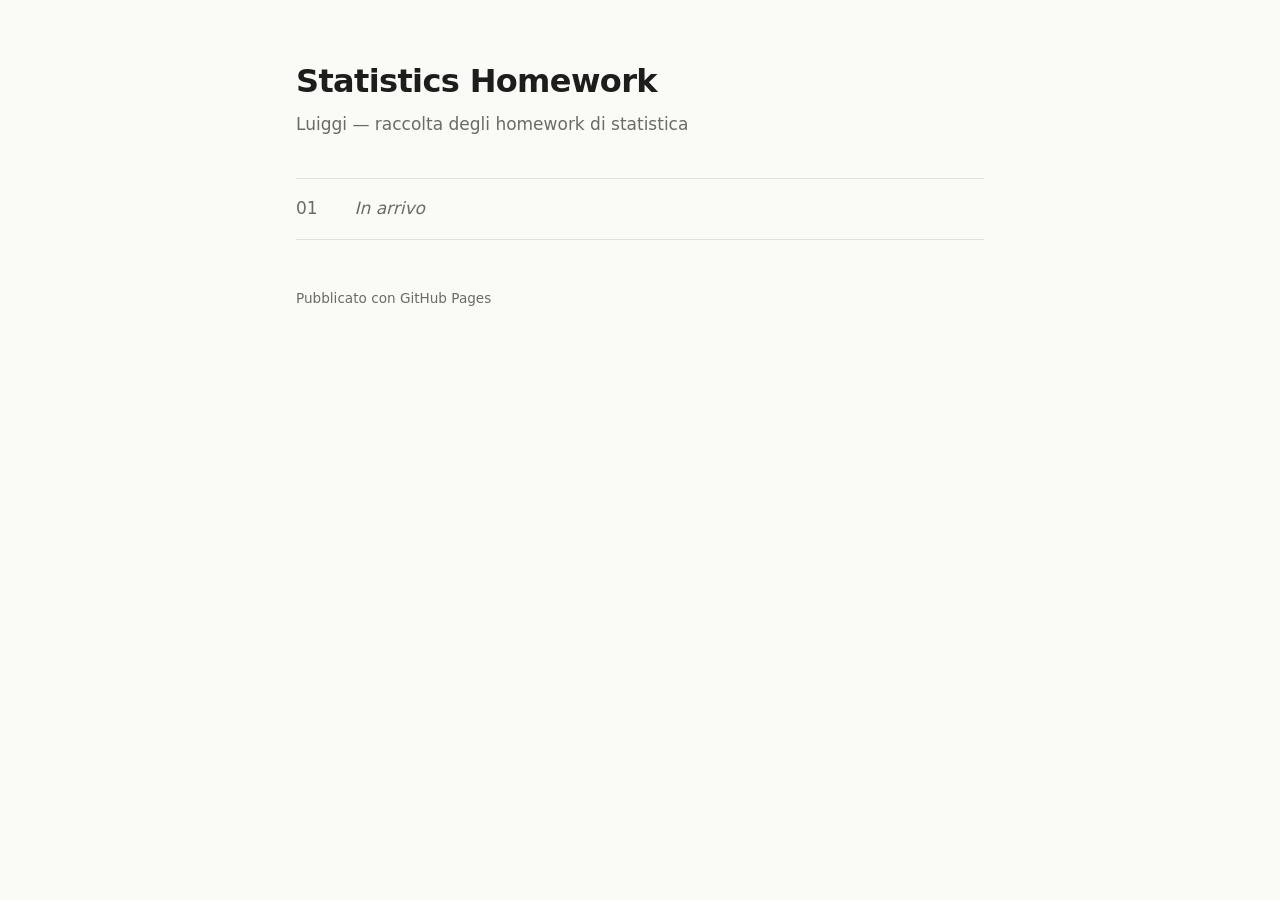
==== index.html @ a6ede631 "Pagina iniziale del sito Co-Authored-By: Claude Opus 5.5 <noreply@anthropic.com> Claude-Session: htt" ====
<!doctype html>
<html lang="it">
<head>
  <meta charset="utf-8">
  <meta name="viewport" content="width=device-width, initial-scale=1">
  <title>Statistics Homework</title>
  <style>
    :root { --bg:#fafaf7; --fg:#1d1d1b; --muted:#6b6b66; --line:#e2e1da; --accent:#2f5d8a; }
    @media (prefers-color-scheme: dark) {
      :root { --bg:#151514; --fg:#ecebe6; --muted:#9a9993; --line:#2c2c2a; --accent:#8db8e3; }
    }
    * { box-sizing: border-box; }
    body { margin:0; background:var(--bg); color:var(--fg);
           font: 17px/1.6 system-ui, -apple-system, "Segoe UI", sans-serif; }
    main { max-width: 720px; margin: 0 auto; padding: 56px 16px; }
    h1 { font-size: 2rem; margin: 0 0 4px; letter-spacing: -0.02em; }
    .sub { color: var(--muted); margin: 0 0 40px; }
    ol { list-style: none; padding: 0; margin: 0; border-top: 1px solid var(--line); }
    li { border-bottom: 1px solid var(--line); padding: 16px 0; display:flex; gap:16px; align-items:baseline; }
    .n { color: var(--muted); font-variant-numeric: tabular-nums; min-width: 2.5em; }
    a { color: var(--accent); text-decoration: none; }
    a:hover { text-decoration: underline; }
    .empty { color: var(--muted); font-style: italic; }
    footer { margin-top: 48px; color: var(--muted); font-size: 0.85rem; }
  </style>
</head>
<body>
  <main>
    <h1>Statistics Homework</h1>
    <p class="sub">Luiggi — raccolta degli homework di statistica</p>
    <ol>
      <li><span class="n">01</span><span class="empty">In arrivo</span></li>
    </ol>
    <footer>Pubblicato con GitHub Pages</footer>
  </main>
</body>
</html>
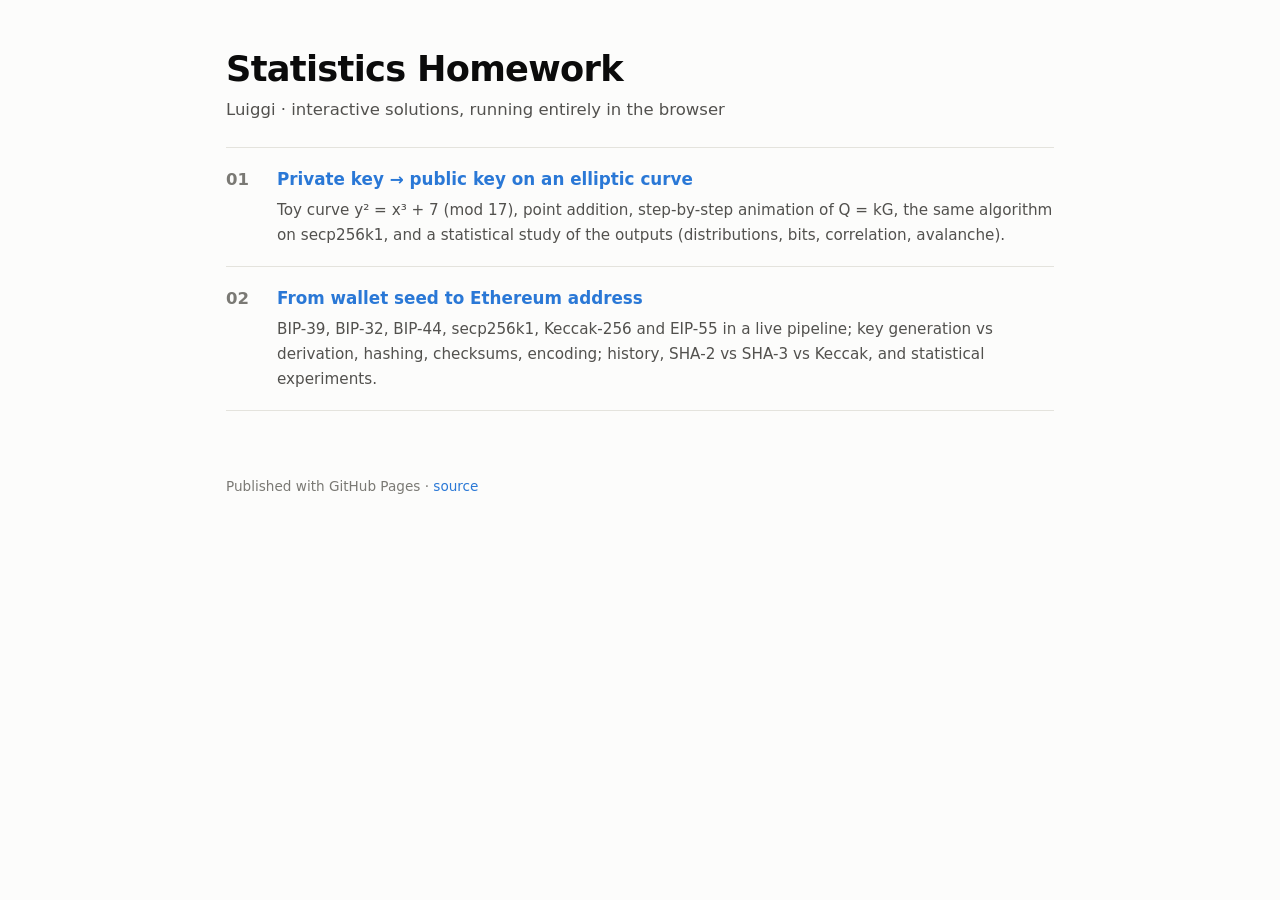
==== commit 3c80c5b4: "Add HW1 (EC scalar multiplication) and HW2 (Ethereum wallet pipeline) Interactive pages with step-by" ====
--- a/index.html
+++ b/index.html
@@ -1,37 +1,29 @@
 <!doctype html>
-<html lang="it">
+<html lang="en">
 <head>
   <meta charset="utf-8">
   <meta name="viewport" content="width=device-width, initial-scale=1">
   <title>Statistics Homework</title>
+  <link rel="stylesheet" href="assets/style.css">
   <style>
-    :root { --bg:#fafaf7; --fg:#1d1d1b; --muted:#6b6b66; --line:#e2e1da; --accent:#2f5d8a; }
-    @media (prefers-color-scheme: dark) {
-      :root { --bg:#151514; --fg:#ecebe6; --muted:#9a9993; --line:#2c2c2a; --accent:#8db8e3; }
-    }
-    * { box-sizing: border-box; }
-    body { margin:0; background:var(--bg); color:var(--fg);
-           font: 17px/1.6 system-ui, -apple-system, "Segoe UI", sans-serif; }
-    main { max-width: 720px; margin: 0 auto; padding: 56px 16px; }
-    h1 { font-size: 2rem; margin: 0 0 4px; letter-spacing: -0.02em; }
-    .sub { color: var(--muted); margin: 0 0 40px; }
-    ol { list-style: none; padding: 0; margin: 0; border-top: 1px solid var(--line); }
-    li { border-bottom: 1px solid var(--line); padding: 16px 0; display:flex; gap:16px; align-items:baseline; }
-    .n { color: var(--muted); font-variant-numeric: tabular-nums; min-width: 2.5em; }
-    a { color: var(--accent); text-decoration: none; }
-    a:hover { text-decoration: underline; }
-    .empty { color: var(--muted); font-style: italic; }
-    footer { margin-top: 48px; color: var(--muted); font-size: 0.85rem; }
+    ol.hw { list-style: none; padding: 0; margin: 24px 0 0; border-top: 1px solid var(--line); }
+    ol.hw li { border-bottom: 1px solid var(--line); padding: 18px 0; display: flex; gap: 18px; }
+    ol.hw .n { color: var(--muted); font-variant-numeric: tabular-nums; font-weight: 700; min-width: 2em; }
+    ol.hw a { font-weight: 600; font-size: 1.05rem; }
+    ol.hw p { margin: 4px 0 0; color: var(--fg2); font-size: .95rem; }
   </style>
 </head>
 <body>
   <main>
     <h1>Statistics Homework</h1>
-    <p class="sub">Luiggi — raccolta degli homework di statistica</p>
-    <ol>
-      <li><span class="n">01</span><span class="empty">In arrivo</span></li>
+    <p class="sub">Luiggi · interactive solutions, running entirely in the browser</p>
+    <ol class="hw">
+      <li><span class="n">01</span><div><a href="hw1/">Private key → public key on an elliptic curve</a>
+        <p>Toy curve y² = x³ + 7 (mod 17), point addition, step-by-step animation of Q = kG, the same algorithm on secp256k1, and a statistical study of the outputs (distributions, bits, correlation, avalanche).</p></div></li>
+      <li><span class="n">02</span><div><a href="hw2/">From wallet seed to Ethereum address</a>
+        <p>BIP-39, BIP-32, BIP-44, secp256k1, Keccak-256 and EIP-55 in a live pipeline; key generation vs derivation, hashing, checksums, encoding; history, SHA-2 vs SHA-3 vs Keccak, and statistical experiments.</p></div></li>
     </ol>
-    <footer>Pubblicato con GitHub Pages</footer>
+    <footer>Published with GitHub Pages · <a href="https://github.com/luiggi404/Statistics-homework">source</a></footer>
   </main>
 </body>
 </html>
--- a/assets/style.css
+++ b/assets/style.css
@@ -0,0 +1,77 @@
+:root {
+  --bg: #fcfcfb; --fg: #0b0b0b; --fg2: #52514e; --muted: #7a7974;
+  --line: #e4e3dd; --panel: #f4f3ef; --code: #efeee9;
+  --s1: #2a78d6; --s2: #eb6834; --s1-soft: rgba(42,120,214,.16); --s2-soft: rgba(235,104,52,.18);
+  --ok: #008300; --bad: #e34948;
+  color-scheme: light;
+}
+@media (prefers-color-scheme: dark) {
+  :root:not([data-theme="light"]) {
+    --bg: #1a1a19; --fg: #f0efec; --fg2: #c3c2b7; --muted: #8f8e88;
+    --line: #34332f; --panel: #232321; --code: #2a2a28;
+    --s1: #3987e5; --s2: #d95926; --s1-soft: rgba(57,135,229,.22); --s2-soft: rgba(217,89,38,.24);
+    --ok: #3fa63f; --bad: #e66767;
+    color-scheme: dark;
+  }
+}
+* { box-sizing: border-box; }
+html { -webkit-text-size-adjust: 100%; }
+body { margin: 0; background: var(--bg); color: var(--fg);
+  font: 16.5px/1.65 system-ui, -apple-system, "Segoe UI", Roboto, sans-serif; }
+main { max-width: 860px; margin: 0 auto; padding: 40px 16px 80px; }
+a { color: var(--s1); text-decoration: none; }
+a:hover { text-decoration: underline; }
+h1 { font-size: clamp(1.6rem, 4vw, 2.2rem); line-height: 1.2; letter-spacing: -0.02em; margin: 8px 0 6px; }
+h2 { font-size: 1.35rem; margin: 56px 0 8px; padding-top: 16px; border-top: 1px solid var(--line); letter-spacing: -0.01em; }
+h3 { font-size: 1.05rem; margin: 32px 0 6px; }
+p, li { color: var(--fg); }
+.sub { color: var(--fg2); margin: 0 0 24px; }
+.crumb { font-size: .9rem; color: var(--muted); }
+.def { border-left: 3px solid var(--s1); background: var(--panel); padding: 10px 14px; margin: 16px 0; border-radius: 0 6px 6px 0; }
+.note { color: var(--fg2); font-size: .92rem; }
+code, .mono { font-family: ui-monospace, "SF Mono", Menlo, Consolas, monospace; font-size: .9em; }
+code { background: var(--code); padding: 1px 5px; border-radius: 4px; }
+pre { background: var(--code); padding: 12px 14px; border-radius: 8px; overflow-x: auto; font-size: .85rem; line-height: 1.5; }
+.panel { background: var(--panel); border: 1px solid var(--line); border-radius: 10px; padding: 16px; margin: 16px 0; }
+.controls { display: flex; flex-wrap: wrap; gap: 12px 18px; align-items: end; }
+.controls label { display: flex; flex-direction: column; font-size: .8rem; color: var(--fg2); gap: 4px; }
+input, select, button { font: inherit; font-size: .95rem; color: var(--fg); background: var(--bg);
+  border: 1px solid var(--line); border-radius: 6px; padding: 6px 10px; }
+input[type=number] { width: 90px; }
+input[type=range] { padding: 0; }
+button { cursor: pointer; background: var(--s1); color: #fff; border-color: transparent; font-weight: 600; }
+button.ghost { background: var(--bg); color: var(--fg); border-color: var(--line); font-weight: 500; }
+button:disabled { opacity: .45; cursor: default; }
+table { border-collapse: collapse; width: 100%; font-size: .9rem; margin: 12px 0; }
+th, td { text-align: left; padding: 6px 8px; border-bottom: 1px solid var(--line); vertical-align: top; }
+th { color: var(--fg2); font-weight: 600; font-size: .8rem; text-transform: uppercase; letter-spacing: .03em; }
+td.num, th.num { text-align: right; font-variant-numeric: tabular-nums; }
+tr.active td { background: var(--s1-soft); }
+.scroll { max-height: 320px; overflow: auto; border: 1px solid var(--line); border-radius: 8px; }
+.scroll table { margin: 0; }
+.scroll th { position: sticky; top: 0; background: var(--panel); }
+.result { font-size: 1.15rem; font-weight: 700; }
+.result .mono { font-size: 1.05rem; }
+.big { font-family: ui-monospace, Menlo, Consolas, monospace; word-break: break-all; font-size: .85rem; }
+.grid2 { display: grid; grid-template-columns: repeat(auto-fit, minmax(300px, 1fr)); gap: 16px; }
+.chart { position: relative; margin: 8px 0 4px; }
+.chart svg { width: 100%; height: auto; display: block; overflow: visible; }
+.chart .ttl { font-weight: 600; font-size: .95rem; margin: 0; }
+.chart .cap { font-size: .82rem; color: var(--fg2); margin: 2px 0 6px; }
+.tip { position: absolute; pointer-events: none; background: var(--fg); color: var(--bg); font-size: .78rem;
+  padding: 4px 8px; border-radius: 6px; white-space: nowrap; opacity: 0; transition: opacity .08s; z-index: 5; }
+.legend { display: flex; gap: 14px; font-size: .8rem; color: var(--fg2); flex-wrap: wrap; }
+.legend span::before { content: ""; display: inline-block; width: 10px; height: 10px; border-radius: 2px; margin-right: 6px; vertical-align: -1px; background: var(--c); }
+.pill { display: inline-block; font-size: .75rem; padding: 1px 8px; border-radius: 99px; border: 1px solid var(--line); color: var(--fg2); }
+.yes { color: var(--ok); font-weight: 600; }
+.no { color: var(--bad); font-weight: 600; }
+.pipeline { display: flex; flex-direction: column; gap: 0; margin: 16px 0; }
+.stage { border: 1px solid var(--line); background: var(--panel); border-radius: 8px; padding: 10px 14px; }
+.stage .lbl { font-size: .75rem; text-transform: uppercase; letter-spacing: .04em; color: var(--fg2); }
+.stage .val { font-family: ui-monospace, Menlo, Consolas, monospace; font-size: .82rem; word-break: break-all; }
+.arrow { text-align: center; color: var(--muted); font-size: .82rem; padding: 4px 0; }
+.arrow b { color: var(--s1); font-weight: 600; }
+.warn { border: 1px solid var(--bad); color: var(--fg); background: transparent; padding: 8px 12px; border-radius: 8px; font-size: .9rem; }
+footer { margin-top: 64px; color: var(--muted); font-size: .85rem; }
+
+#v-eipn { overflow-wrap: anywhere; }
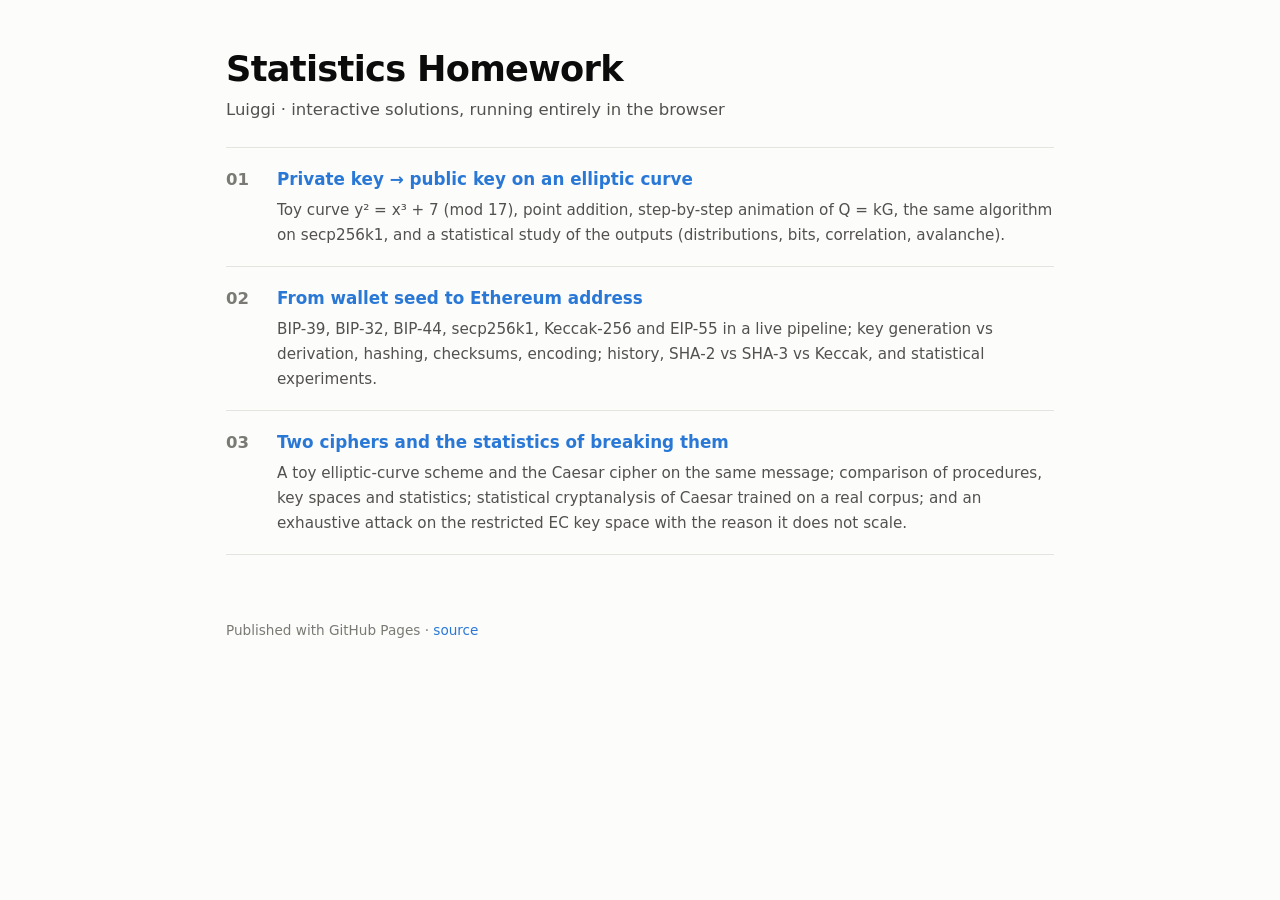
==== commit adab5cae: "Add HW3: toy EC + Caesar ciphers and their attacks Toy EC-ElGamal on the HW1 curve and the Caesar ci" ====
--- a/index.html
+++ b/index.html
@@ -22,6 +22,8 @@
         <p>Toy curve y² = x³ + 7 (mod 17), point addition, step-by-step animation of Q = kG, the same algorithm on secp256k1, and a statistical study of the outputs (distributions, bits, correlation, avalanche).</p></div></li>
       <li><span class="n">02</span><div><a href="hw2/">From wallet seed to Ethereum address</a>
         <p>BIP-39, BIP-32, BIP-44, secp256k1, Keccak-256 and EIP-55 in a live pipeline; key generation vs derivation, hashing, checksums, encoding; history, SHA-2 vs SHA-3 vs Keccak, and statistical experiments.</p></div></li>
+      <li><span class="n">03</span><div><a href="hw3/">Two ciphers and the statistics of breaking them</a>
+        <p>A toy elliptic-curve scheme and the Caesar cipher on the same message; comparison of procedures, key spaces and statistics; statistical cryptanalysis of Caesar trained on a real corpus; and an exhaustive attack on the restricted EC key space with the reason it does not scale.</p></div></li>
     </ol>
     <footer>Published with GitHub Pages · <a href="https://github.com/luiggi404/Statistics-homework">source</a></footer>
   </main>
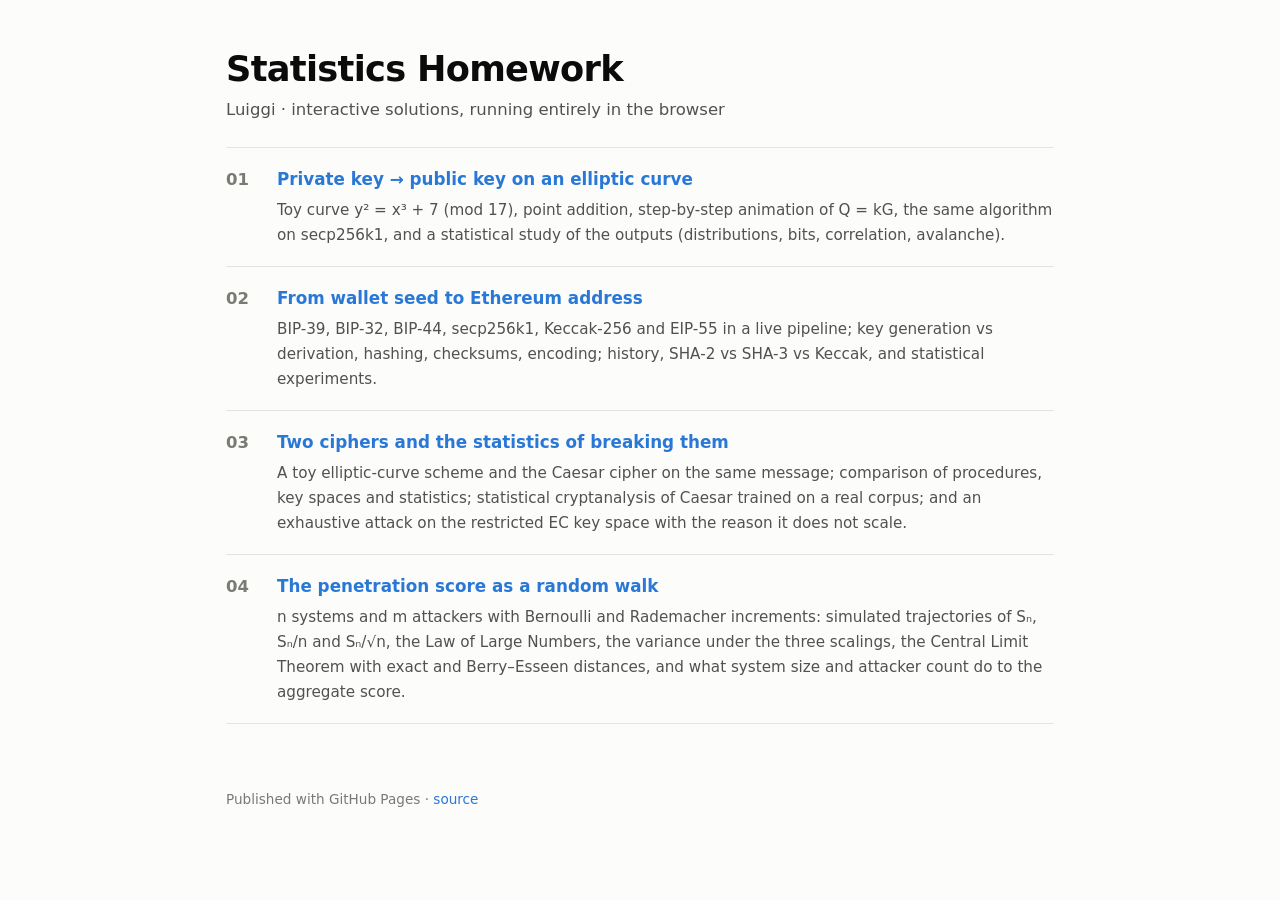
==== commit 0dd4a262: "Add HW4: penetration score as a random walk (LLN, variance scalings, CLT) Co-Authored-By: Claude Opu" ====
--- a/index.html
+++ b/index.html
@@ -24,6 +24,8 @@
         <p>BIP-39, BIP-32, BIP-44, secp256k1, Keccak-256 and EIP-55 in a live pipeline; key generation vs derivation, hashing, checksums, encoding; history, SHA-2 vs SHA-3 vs Keccak, and statistical experiments.</p></div></li>
       <li><span class="n">03</span><div><a href="hw3/">Two ciphers and the statistics of breaking them</a>
         <p>A toy elliptic-curve scheme and the Caesar cipher on the same message; comparison of procedures, key spaces and statistics; statistical cryptanalysis of Caesar trained on a real corpus; and an exhaustive attack on the restricted EC key space with the reason it does not scale.</p></div></li>
+      <li><span class="n">04</span><div><a href="hw4/">The penetration score as a random walk</a>
+        <p>n systems and m attackers with Bernoulli and Rademacher increments: simulated trajectories of Sₙ, Sₙ/n and Sₙ/√n, the Law of Large Numbers, the variance under the three scalings, the Central Limit Theorem with exact and Berry–Esseen distances, and what system size and attacker count do to the aggregate score.</p></div></li>
     </ol>
     <footer>Published with GitHub Pages · <a href="https://github.com/luiggi404/Statistics-homework">source</a></footer>
   </main>
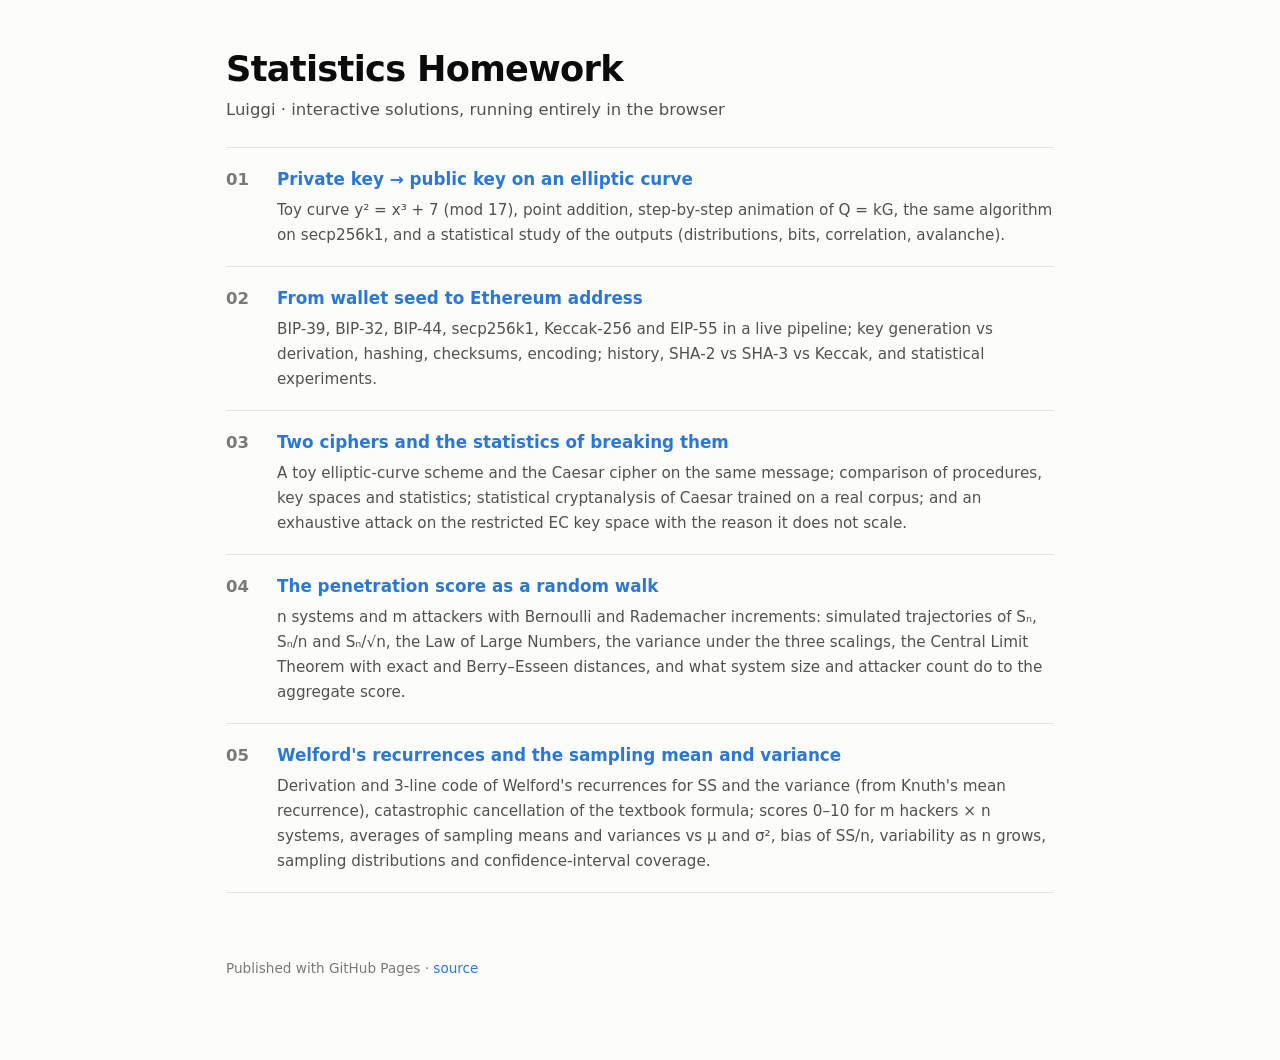
==== commit 60933e01: "Add HW5: Welford's recurrences, sampling mean and variance Co-Authored-By: Claude Opus 5.5 <noreply@" ====
--- a/index.html
+++ b/index.html
@@ -26,6 +26,8 @@
         <p>A toy elliptic-curve scheme and the Caesar cipher on the same message; comparison of procedures, key spaces and statistics; statistical cryptanalysis of Caesar trained on a real corpus; and an exhaustive attack on the restricted EC key space with the reason it does not scale.</p></div></li>
       <li><span class="n">04</span><div><a href="hw4/">The penetration score as a random walk</a>
         <p>n systems and m attackers with Bernoulli and Rademacher increments: simulated trajectories of Sₙ, Sₙ/n and Sₙ/√n, the Law of Large Numbers, the variance under the three scalings, the Central Limit Theorem with exact and Berry–Esseen distances, and what system size and attacker count do to the aggregate score.</p></div></li>
+      <li><span class="n">05</span><div><a href="hw5/">Welford's recurrences and the sampling mean and variance</a>
+        <p>Derivation and 3-line code of Welford's recurrences for SS and the variance (from Knuth's mean recurrence), catastrophic cancellation of the textbook formula; scores 0–10 for m hackers × n systems, averages of sampling means and variances vs μ and σ², bias of SS/n, variability as n grows, sampling distributions and confidence-interval coverage.</p></div></li>
     </ol>
     <footer>Published with GitHub Pages · <a href="https://github.com/luiggi404/Statistics-homework">source</a></footer>
   </main>
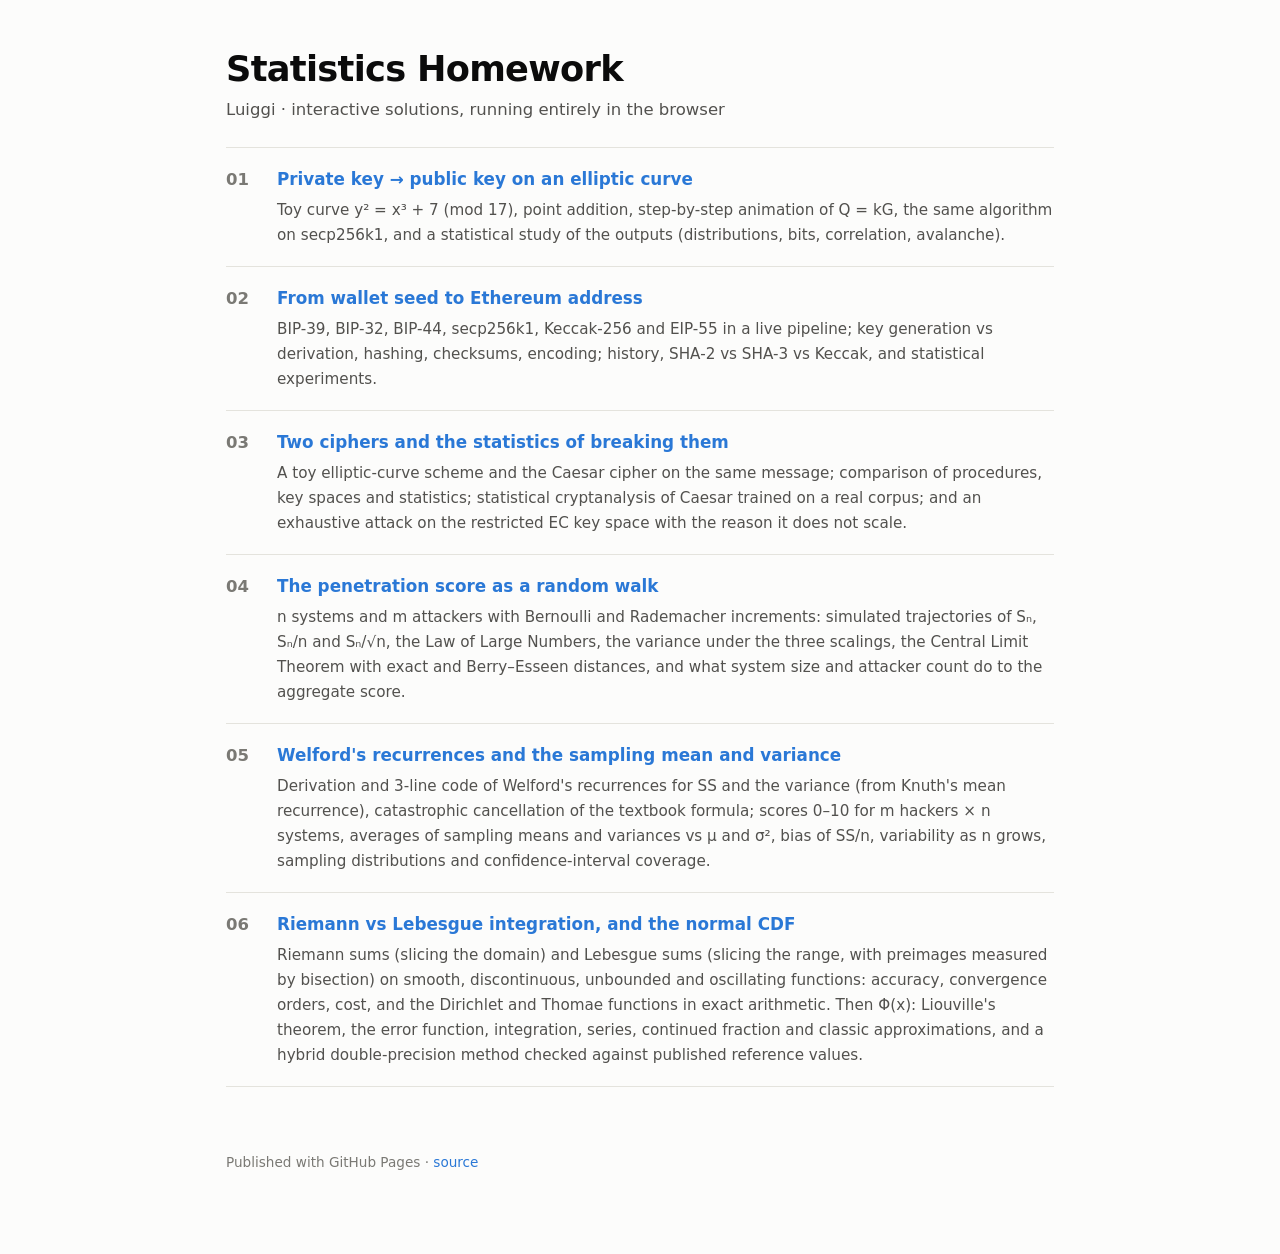
==== commit 11f09968: "Add HW6: Riemann vs Lebesgue integration, numerical normal CDF" ====
--- a/index.html
+++ b/index.html
@@ -28,6 +28,8 @@
         <p>n systems and m attackers with Bernoulli and Rademacher increments: simulated trajectories of Sₙ, Sₙ/n and Sₙ/√n, the Law of Large Numbers, the variance under the three scalings, the Central Limit Theorem with exact and Berry–Esseen distances, and what system size and attacker count do to the aggregate score.</p></div></li>
       <li><span class="n">05</span><div><a href="hw5/">Welford's recurrences and the sampling mean and variance</a>
         <p>Derivation and 3-line code of Welford's recurrences for SS and the variance (from Knuth's mean recurrence), catastrophic cancellation of the textbook formula; scores 0–10 for m hackers × n systems, averages of sampling means and variances vs μ and σ², bias of SS/n, variability as n grows, sampling distributions and confidence-interval coverage.</p></div></li>
+      <li><span class="n">06</span><div><a href="hw6/">Riemann vs Lebesgue integration, and the normal CDF</a>
+        <p>Riemann sums (slicing the domain) and Lebesgue sums (slicing the range, with preimages measured by bisection) on smooth, discontinuous, unbounded and oscillating functions: accuracy, convergence orders, cost, and the Dirichlet and Thomae functions in exact arithmetic. Then Φ(x): Liouville's theorem, the error function, integration, series, continued fraction and classic approximations, and a hybrid double-precision method checked against published reference values.</p></div></li>
     </ol>
     <footer>Published with GitHub Pages · <a href="https://github.com/luiggi404/Statistics-homework">source</a></footer>
   </main>
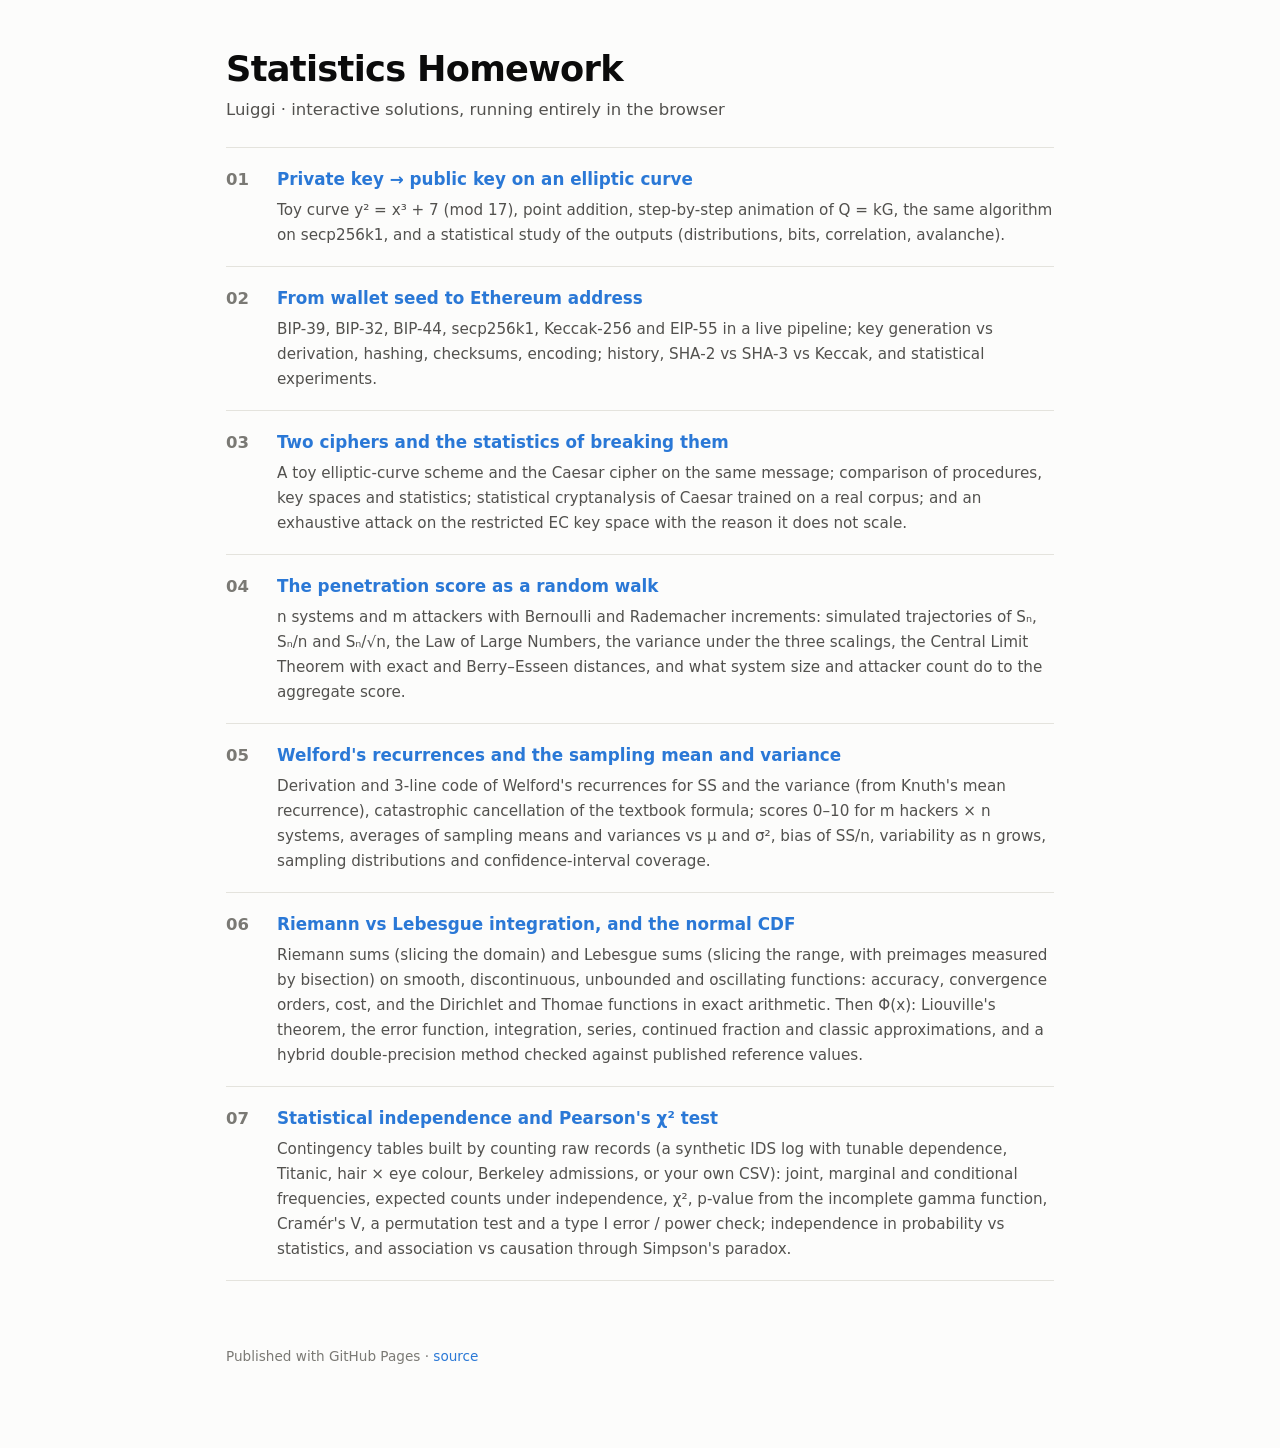
==== commit 5508b134: "Add HW7: statistical independence, contingency tables and the chi-square test Co-Authored-By: Claude" ====
--- a/index.html
+++ b/index.html
@@ -30,6 +30,8 @@
         <p>Derivation and 3-line code of Welford's recurrences for SS and the variance (from Knuth's mean recurrence), catastrophic cancellation of the textbook formula; scores 0–10 for m hackers × n systems, averages of sampling means and variances vs μ and σ², bias of SS/n, variability as n grows, sampling distributions and confidence-interval coverage.</p></div></li>
       <li><span class="n">06</span><div><a href="hw6/">Riemann vs Lebesgue integration, and the normal CDF</a>
         <p>Riemann sums (slicing the domain) and Lebesgue sums (slicing the range, with preimages measured by bisection) on smooth, discontinuous, unbounded and oscillating functions: accuracy, convergence orders, cost, and the Dirichlet and Thomae functions in exact arithmetic. Then Φ(x): Liouville's theorem, the error function, integration, series, continued fraction and classic approximations, and a hybrid double-precision method checked against published reference values.</p></div></li>
+      <li><span class="n">07</span><div><a href="hw7/">Statistical independence and Pearson's χ² test</a>
+        <p>Contingency tables built by counting raw records (a synthetic IDS log with tunable dependence, Titanic, hair × eye colour, Berkeley admissions, or your own CSV): joint, marginal and conditional frequencies, expected counts under independence, χ², p-value from the incomplete gamma function, Cramér's V, a permutation test and a type I error / power check; independence in probability vs statistics, and association vs causation through Simpson's paradox.</p></div></li>
     </ol>
     <footer>Published with GitHub Pages · <a href="https://github.com/luiggi404/Statistics-homework">source</a></footer>
   </main>
